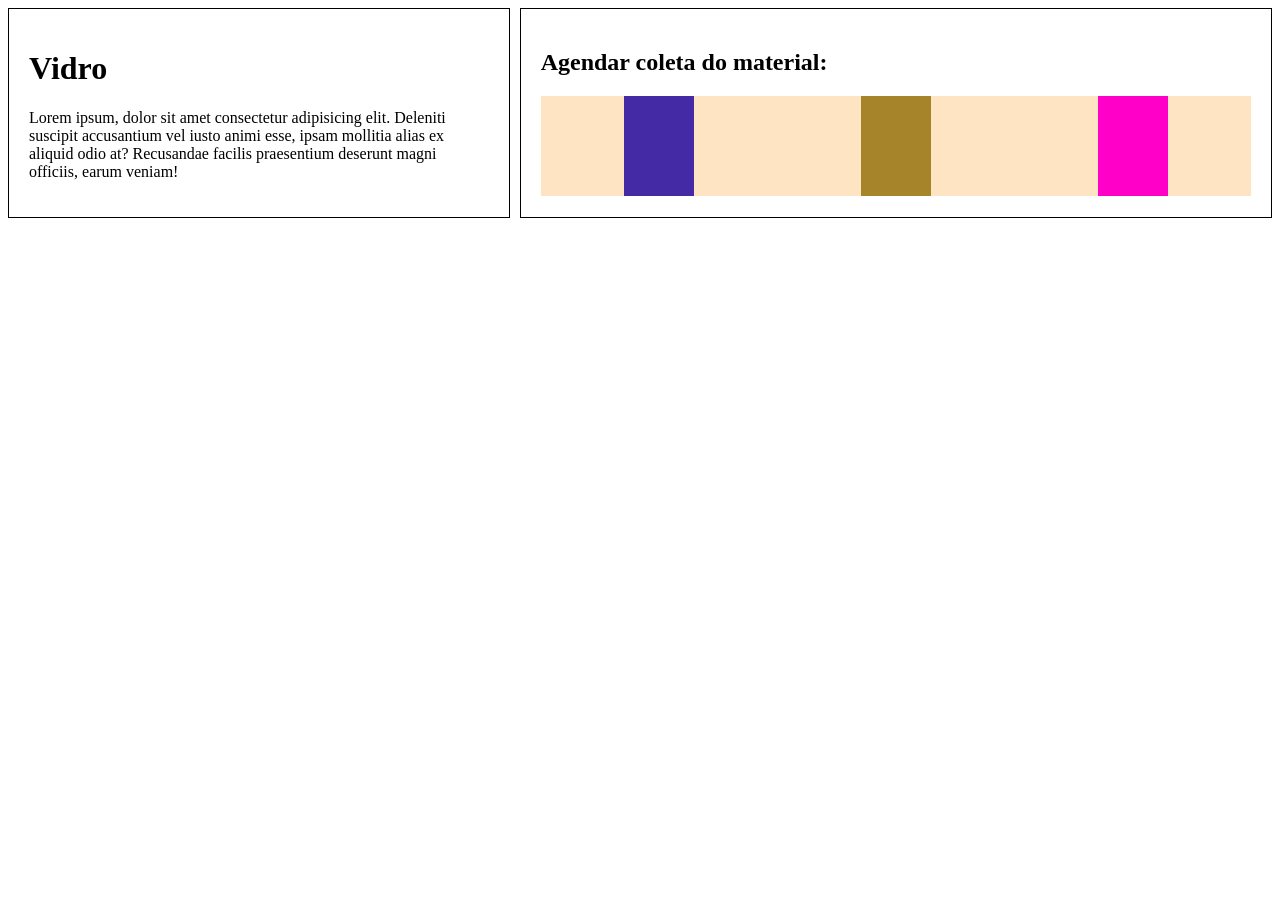
==== material/paginas-extras/metal.html @ 8f49fdca "test" ====
<!DOCTYPE html>
<html lang="pt-br">
<head>
    <meta charset="UTF-8">
    <meta name="viewport" content="width=device-width, initial-scale=1.0">
    <title>Document</title>
    <style>
        #container-iframe{
            display: flex;
            flex-direction: row;
            justify-content: space-around;
            gap: 10px;
        }
        
        #coluna1{
            width: 40%;
            padding: 20px;
            border: 1px solid black;
            box-sizing: border-box;
        }

        #coluna2{
            width: 60%;
            padding: 20px;
            border: 1px solid black;
            box-sizing: border-box;
        }


        .container-coletor{
            background-color: bisque;
            display: flex;
            flex-direction: row;
            justify-content: space-around;
        }

        .bloco-1{
            background-color: rgb(69, 42, 165);
            width: 70px;
            height: 100px;
        }
        .bloco-2{
            background-color: rgb(165, 132, 42);
            width: 70px;
            height: 100px;
        }
        .bloco-3{
            background-color: rgb(255, 0, 200);
            width: 70px;
            height: 100px;
        }

        
    </style>
</head>
<body>
    <main id="container-iframe">
        <div id="coluna1">
            <h1>Vidro</h1>
            <p>Lorem ipsum, dolor sit amet consectetur adipisicing elit. Deleniti suscipit accusantium vel iusto animi esse, ipsam mollitia alias ex aliquid odio at? Recusandae facilis praesentium deserunt magni officiis, earum veniam!</p>
        </div>
        <div id="coluna2">
            <h2>Agendar coleta do material:</h2>
            <div class="container-coletor">
                <div class="bloco-1"></div>
                <div class="bloco-2"></div>
                <div class="bloco-3"></div>
            </div>
        </div>
    </main>
</body>
</html>
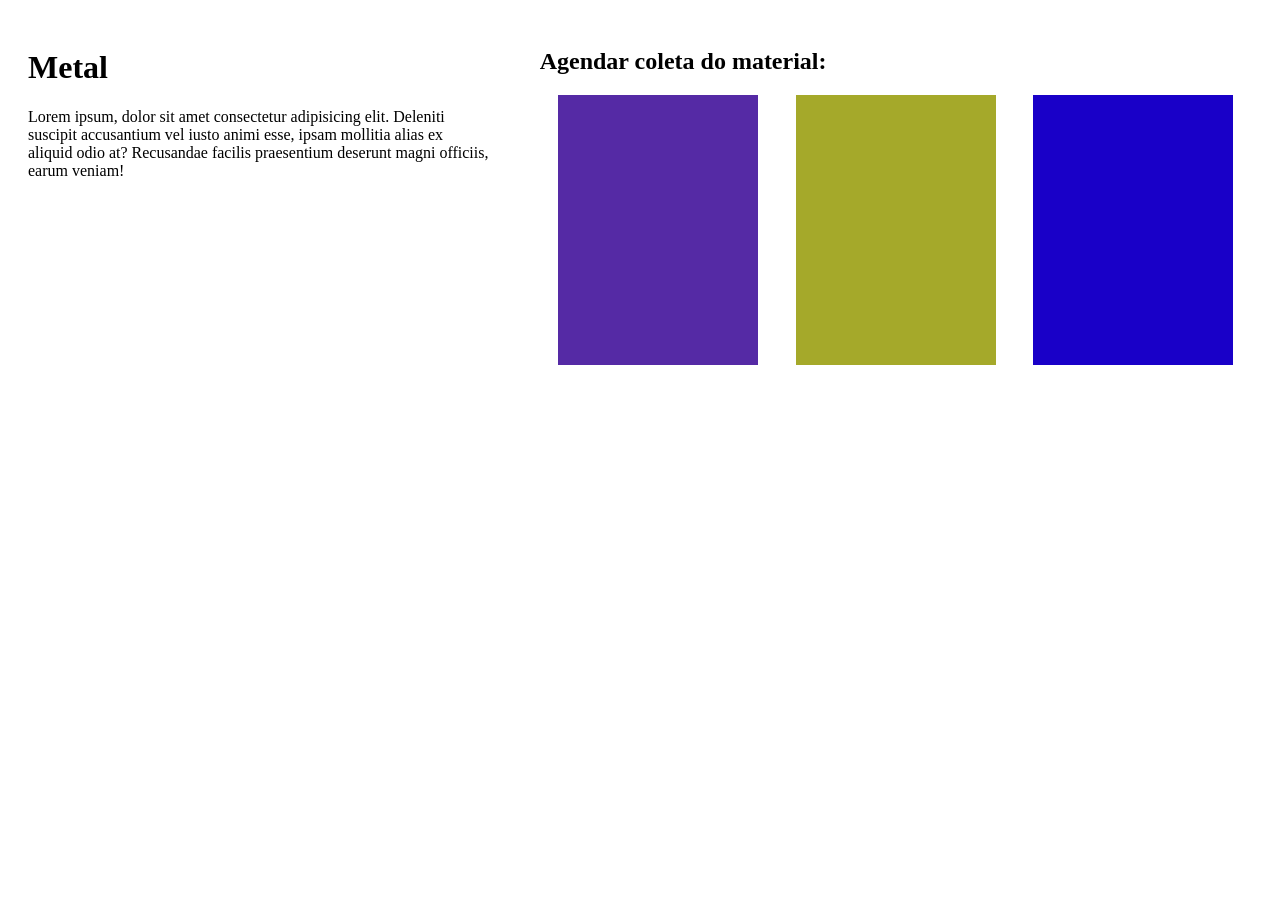
==== commit cc018e27: "teste" ====
--- a/material/paginas-extras/metal.html
+++ b/material/paginas-extras/metal.html
@@ -5,7 +5,7 @@
     <meta name="viewport" content="width=device-width, initial-scale=1.0">
     <title>Document</title>
     <style>
-        #container-iframe{
+       #container-iframe{
             display: flex;
             flex-direction: row;
             justify-content: space-around;
@@ -15,39 +15,36 @@
         #coluna1{
             width: 40%;
             padding: 20px;
-            border: 1px solid black;
             box-sizing: border-box;
         }
 
         #coluna2{
             width: 60%;
             padding: 20px;
-            border: 1px solid black;
             box-sizing: border-box;
         }
 
 
         .container-coletor{
-            background-color: bisque;
             display: flex;
             flex-direction: row;
             justify-content: space-around;
-        }
+        } 
 
         .bloco-1{
-            background-color: rgb(69, 42, 165);
-            width: 70px;
-            height: 100px;
+            background-color: rgb(85, 42, 165);
+            width: 200px;
+            height: 270px;
         }
         .bloco-2{
-            background-color: rgb(165, 132, 42);
-            width: 70px;
-            height: 100px;
+            background-color: rgb(165, 169, 42);
+            width: 200px;
+            height: 270px;
         }
         .bloco-3{
-            background-color: rgb(255, 0, 200);
-            width: 70px;
-            height: 100px;
+            background-color: rgb(25, 0, 200);
+            width: 200px;
+            height: 270px;
         }
 
         
@@ -56,7 +53,7 @@
 <body>
     <main id="container-iframe">
         <div id="coluna1">
-            <h1>Vidro</h1>
+            <h1>Metal</h1>
             <p>Lorem ipsum, dolor sit amet consectetur adipisicing elit. Deleniti suscipit accusantium vel iusto animi esse, ipsam mollitia alias ex aliquid odio at? Recusandae facilis praesentium deserunt magni officiis, earum veniam!</p>
         </div>
         <div id="coluna2">
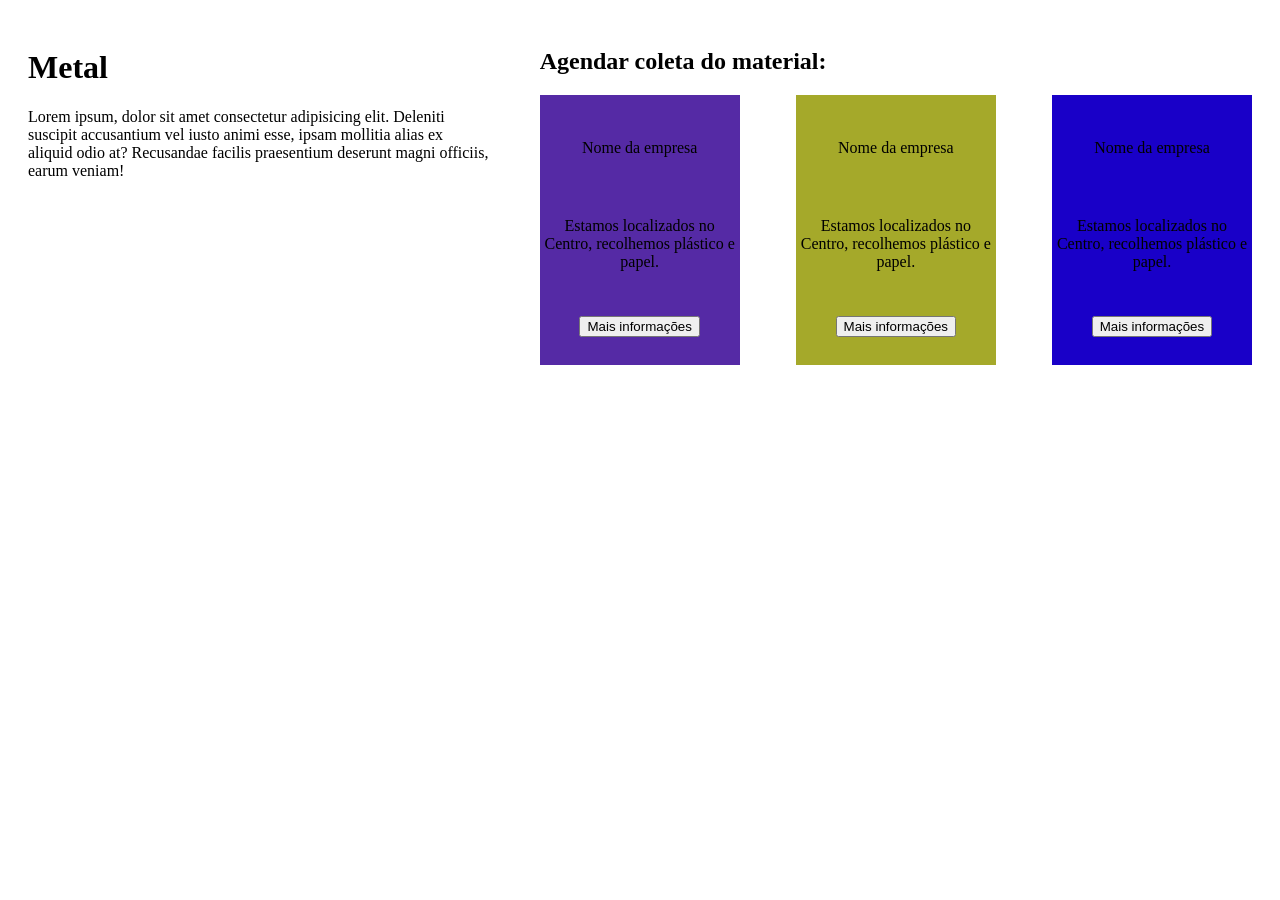
==== commit 7556b556: "test" ====
--- a/material/paginas-extras/metal.html
+++ b/material/paginas-extras/metal.html
@@ -28,8 +28,16 @@
         .container-coletor{
             display: flex;
             flex-direction: row;
-            justify-content: space-around;
+            justify-content: space-between;
         } 
+
+        .bloco-1, .bloco-2, .bloco-3{
+            display: flex;
+            flex-direction: column;
+            justify-content: space-evenly;
+            align-items: center;
+            text-align: center;
+        }
 
         .bloco-1{
             background-color: rgb(85, 42, 165);
@@ -59,9 +67,21 @@
         <div id="coluna2">
             <h2>Agendar coleta do material:</h2>
             <div class="container-coletor">
-                <div class="bloco-1"></div>
-                <div class="bloco-2"></div>
-                <div class="bloco-3"></div>
+                <div class="bloco-1">
+                    <p>Nome da empresa</p>
+                    <p>Estamos localizados no Centro, recolhemos plástico e papel.</p>
+                    <button class="button-agenda">Mais informações</button>
+                </div>
+                <div class="bloco-2">
+                    <p>Nome da empresa</p>
+                    <p>Estamos localizados no Centro, recolhemos plástico e papel.</p>
+                    <button class="button-agenda">Mais informações</button>
+                </div>
+                <div class="bloco-3">
+                    <p>Nome da empresa</p>
+                    <p>Estamos localizados no Centro, recolhemos plástico e papel.</p>
+                    <button class="button-agenda">Mais informações</button>
+                </div>
             </div>
         </div>
     </main>
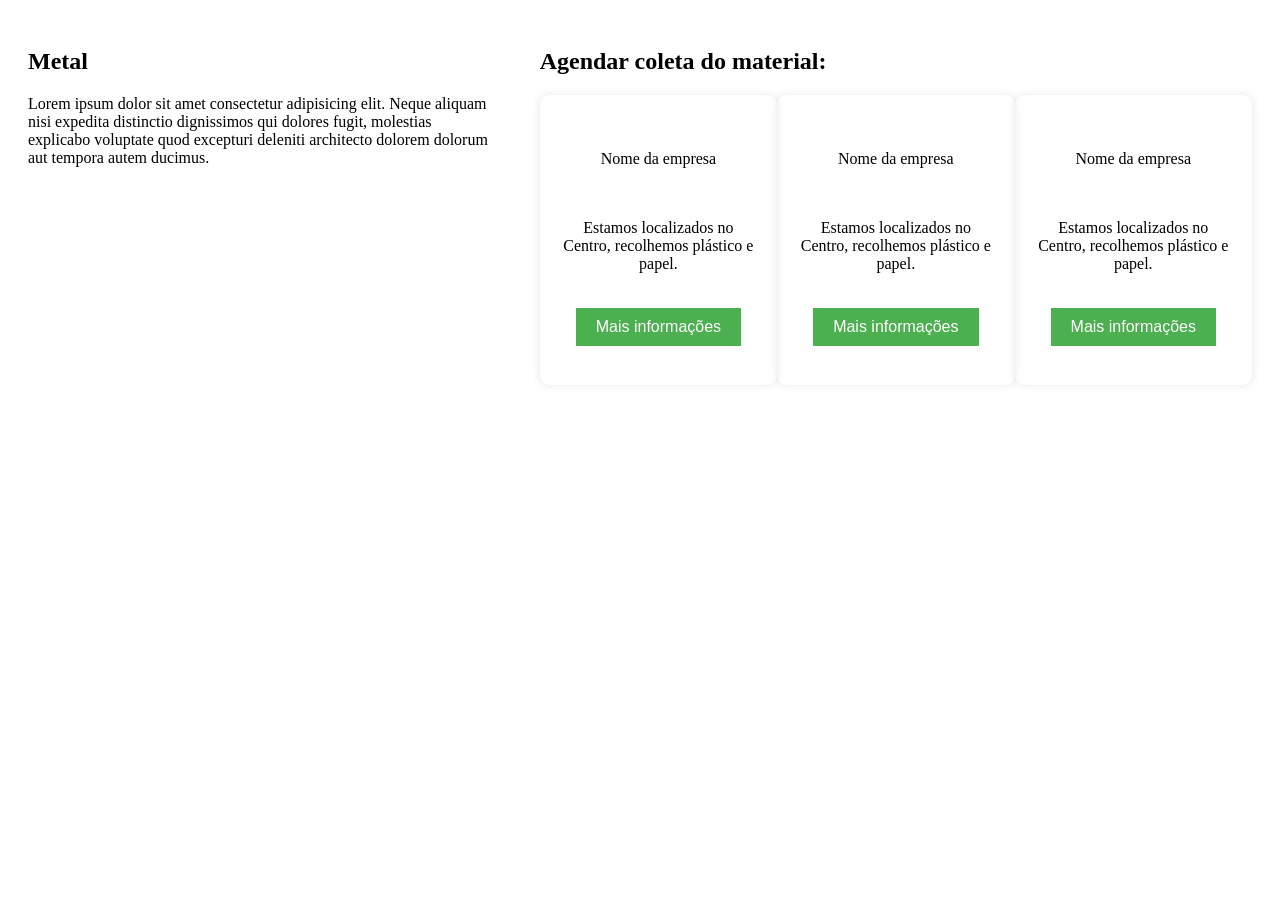
==== commit 270faaba: "test" ====
--- a/material/paginas-extras/metal.html
+++ b/material/paginas-extras/metal.html
@@ -1,89 +1,95 @@
 <!DOCTYPE html>
 <html lang="pt-br">
+
 <head>
     <meta charset="UTF-8">
     <meta name="viewport" content="width=device-width, initial-scale=1.0">
     <title>Document</title>
     <style>
-       #container-iframe{
+        #container-iframe {
             display: flex;
             flex-direction: row;
             justify-content: space-around;
             gap: 10px;
         }
-        
-        #coluna1{
+
+        #coluna1 {
             width: 40%;
             padding: 20px;
             box-sizing: border-box;
         }
 
-        #coluna2{
+        #coluna2 {
             width: 60%;
             padding: 20px;
             box-sizing: border-box;
         }
 
 
-        .container-coletor{
+        .container-coletor {
             display: flex;
             flex-direction: row;
             justify-content: space-between;
-        } 
+        }
 
-        .bloco-1, .bloco-2, .bloco-3{
+        .bloco {
             display: flex;
             flex-direction: column;
             justify-content: space-evenly;
             align-items: center;
             text-align: center;
+            height: 250px;
+            background-color: var(--bg-color);
+            padding: 20px;
+            border-radius: 10px;
+            box-shadow: 0 0 10px rgba(0, 0, 0, 0.1);
         }
 
-        .bloco-1{
-            background-color: rgb(85, 42, 165);
-            width: 200px;
-            height: 270px;
-        }
-        .bloco-2{
-            background-color: rgb(165, 169, 42);
-            width: 200px;
-            height: 270px;
-        }
-        .bloco-3{
-            background-color: rgb(25, 0, 200);
-            width: 200px;
-            height: 270px;
+        .button-agenda {
+            background-color: #4CAF50;
+            color: #fff;
+            border: none;
+            padding: 10px 20px;
+            font-size: 16px;
+            cursor: pointer;
         }
 
-        
+        .button-agenda:hover {
+            background-color: #3e8e41;
+        }
     </style>
 </head>
+
 <body>
     <main id="container-iframe">
-        <div id="coluna1">
+        <section id="coluna1">
             <h1>Metal</h1>
-            <p>Lorem ipsum, dolor sit amet consectetur adipisicing elit. Deleniti suscipit accusantium vel iusto animi esse, ipsam mollitia alias ex aliquid odio at? Recusandae facilis praesentium deserunt magni officiis, earum veniam!</p>
-        </div>
-        <div id="coluna2">
+            <p>Lorem ipsum dolor sit amet consectetur adipisicing elit. Neque aliquam nisi expedita distinctio dignissimos qui dolores fugit, molestias explicabo voluptate quod excepturi deleniti architecto dolorem dolorum aut tempora autem ducimus.</p>
+            <div class="figura"> 
+
+            </div>
+            
+        </section>
+        <section id="coluna2">
             <h2>Agendar coleta do material:</h2>
             <div class="container-coletor">
-                <div class="bloco-1">
+                <div class="bloco">
                     <p>Nome da empresa</p>
                     <p>Estamos localizados no Centro, recolhemos plástico e papel.</p>
                     <button class="button-agenda">Mais informações</button>
                 </div>
-                <div class="bloco-2">
+                <div class="bloco">
                     <p>Nome da empresa</p>
                     <p>Estamos localizados no Centro, recolhemos plástico e papel.</p>
                     <button class="button-agenda">Mais informações</button>
                 </div>
-                <div class="bloco-3">
+                <div class="bloco">
                     <p>Nome da empresa</p>
                     <p>Estamos localizados no Centro, recolhemos plástico e papel.</p>
                     <button class="button-agenda">Mais informações</button>
                 </div>
             </div>
-        </div>
+        </section>
     </main>
 </body>
 </html>
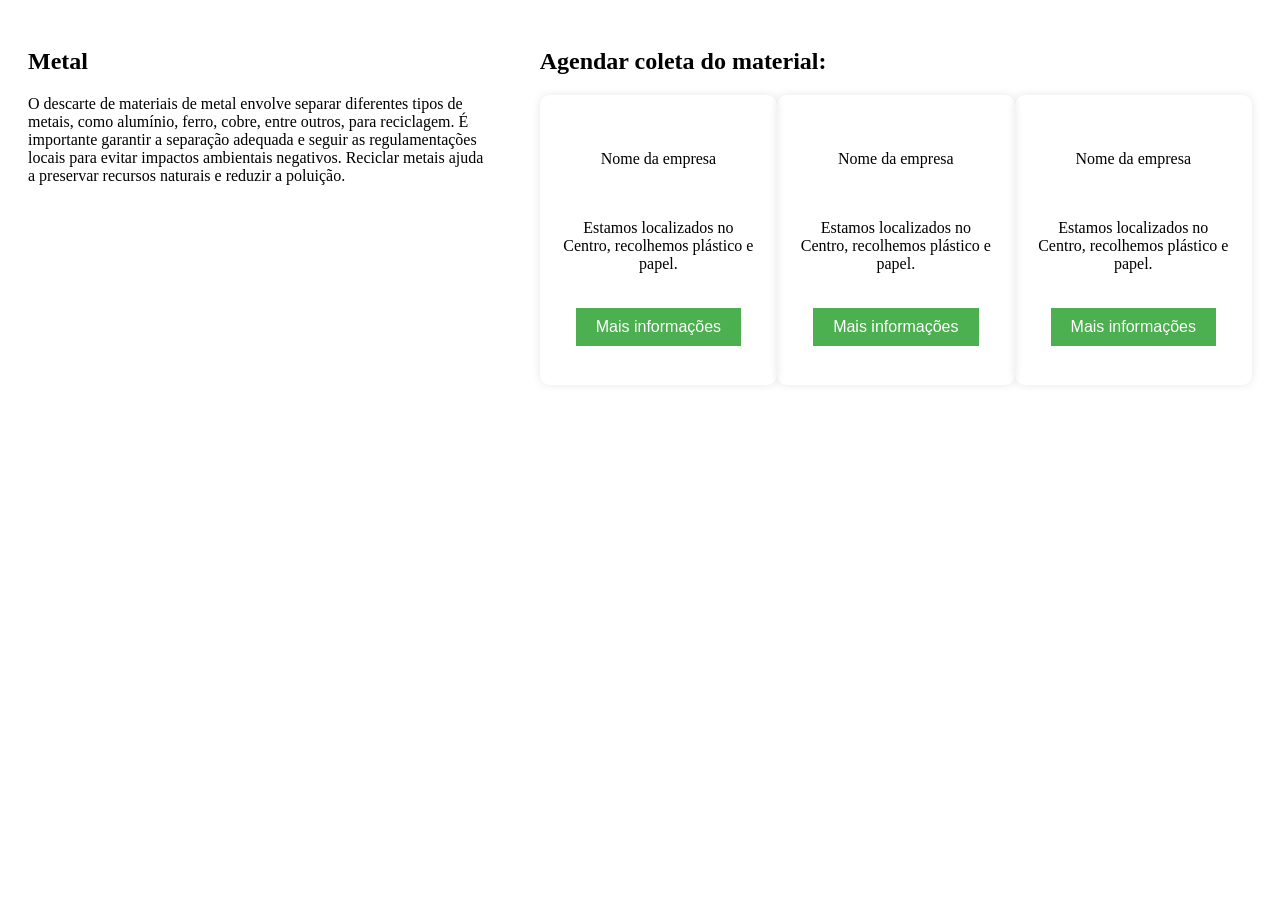
==== commit 7c8278c7: "test" ====
--- a/material/paginas-extras/metal.html
+++ b/material/paginas-extras/metal.html
@@ -4,71 +4,21 @@
 <head>
     <meta charset="UTF-8">
     <meta name="viewport" content="width=device-width, initial-scale=1.0">
-    <title>Document</title>
-    <style>
-        #container-iframe {
-            display: flex;
-            flex-direction: row;
-            justify-content: space-around;
-            gap: 10px;
-        }
-
-        #coluna1 {
-            width: 40%;
-            padding: 20px;
-            box-sizing: border-box;
-        }
-
-        #coluna2 {
-            width: 60%;
-            padding: 20px;
-            box-sizing: border-box;
-        }
-
-
-        .container-coletor {
-            display: flex;
-            flex-direction: row;
-            justify-content: space-between;
-        }
-
-        .bloco {
-            display: flex;
-            flex-direction: column;
-            justify-content: space-evenly;
-            align-items: center;
-            text-align: center;
-            height: 250px;
-            background-color: var(--bg-color);
-            padding: 20px;
-            border-radius: 10px;
-            box-shadow: 0 0 10px rgba(0, 0, 0, 0.1);
-        }
-
-        .button-agenda {
-            background-color: #4CAF50;
-            color: #fff;
-            border: none;
-            padding: 10px 20px;
-            font-size: 16px;
-            cursor: pointer;
-        }
-
-        .button-agenda:hover {
-            background-color: #3e8e41;
-        }
-    </style>
+    <link rel="stylesheet" href="style-paginasextras.css">
+    <title>Metal</title>
 </head>
 
 <body>
     <main id="container-iframe">
         <section id="coluna1">
             <h1>Metal</h1>
-            <p>Lorem ipsum dolor sit amet consectetur adipisicing elit. Neque aliquam nisi expedita distinctio dignissimos qui dolores fugit, molestias explicabo voluptate quod excepturi deleniti architecto dolorem dolorum aut tempora autem ducimus.</p>
-            <div class="figura"> 
+            <p>
+                O descarte de materiais de metal envolve separar diferentes tipos de metais, como alumínio, ferro, cobre, entre outros, para reciclagem. É importante garantir a separação adequada e seguir as regulamentações locais para evitar impactos ambientais negativos. Reciclar metais ajuda a preservar recursos naturais e reduzir a poluição.
+            </p>
+            <div class="figura">
 
             </div>
-            
+
         </section>
         <section id="coluna2">
             <h2>Agendar coleta do material:</h2>
@@ -92,4 +42,5 @@
         </section>
     </main>
 </body>
+
 </html>
--- a/material/paginas-extras/style-paginasextras.css
+++ b/material/paginas-extras/style-paginasextras.css
@@ -0,0 +1,66 @@
+#container-iframe {
+    display: flex;
+    flex-direction: row;
+    justify-content: space-around;
+    gap: 10px;
+}
+
+#coluna1 {
+    width: 40%;
+    padding: 20px;
+    box-sizing: border-box;
+}
+
+#coluna2 {
+    width: 60%;
+    padding: 20px;
+    box-sizing: border-box;
+}
+
+
+.container-coletor {
+    display: flex;
+    flex-direction: row;
+    justify-content: space-between;
+}
+
+.bloco {
+    display: flex;
+    flex-direction: column;
+    justify-content: space-evenly;
+    align-items: center;
+    text-align: center;
+    height: 250px;
+    background-color: var(--bg-color);
+    padding: 20px;
+    border-radius: 10px;
+    box-shadow: 0 0 10px rgba(0, 0, 0, 0.1);
+}
+
+.button-agenda {
+    background-color: #4CAF50;
+    color: #fff;
+    border: none;
+    padding: 10px 20px;
+    font-size: 16px;
+    cursor: pointer;
+}
+
+.button-agenda:hover {
+    background-color: #3e8e41;
+}
+
+@media (max-width: 900px) {
+    #container-iframe {
+        margin: auto;
+        display: flex;
+        flex-direction: column;
+        justify-content: space-around;
+        gap: 0px;
+    }
+
+    #coluna1, #coluna2 {
+        padding: 0px;
+        width: 100%;
+    }
+}
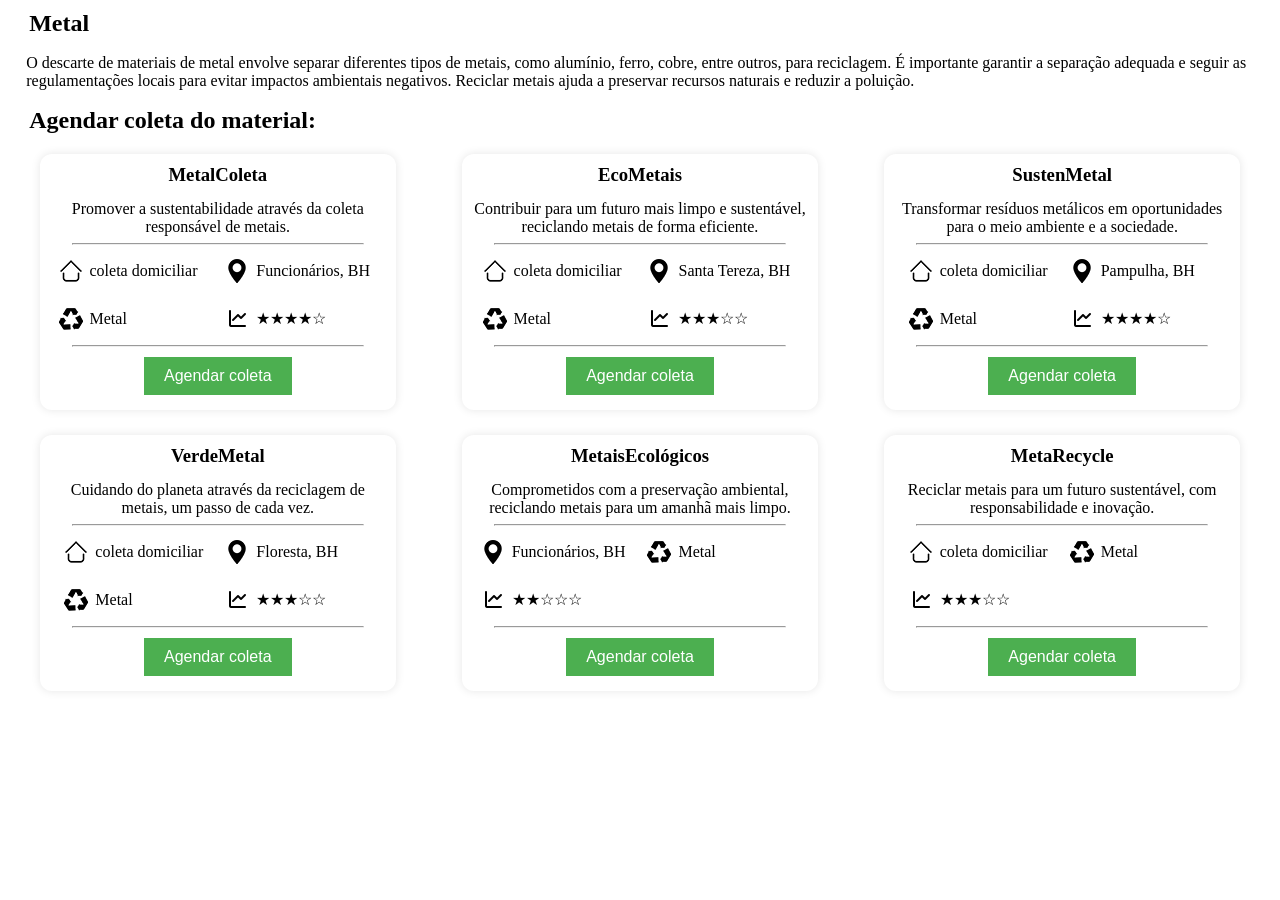
==== commit c52f49ec: "test" ====
--- a/material/paginas-extras/metal.html
+++ b/material/paginas-extras/metal.html
@@ -10,8 +10,8 @@
 
 <body>
     <main id="container-iframe">
-        <section id="coluna1">
-            <h1>Metal</h1>
+        <section class="coluna">
+            <h1 class="titulo1">Metal</h1>
             <p>
                 O descarte de materiais de metal envolve separar diferentes tipos de metais, como alumínio, ferro, cobre, entre outros, para reciclagem. É importante garantir a separação adequada e seguir as regulamentações locais para evitar impactos ambientais negativos. Reciclar metais ajuda a preservar recursos naturais e reduzir a poluição.
             </p>
@@ -20,23 +20,151 @@
             </div>
 
         </section>
-        <section id="coluna2">
-            <h2>Agendar coleta do material:</h2>
+        <section class="coluna">
+            <h2 class="titulo2">Agendar coleta do material:</h2>
             <div class="container-coletor">
-                <div class="bloco">
-                    <p>Nome da empresa</p>
-                    <p>Estamos localizados no Centro, recolhemos plástico e papel.</p>
-                    <button class="button-agenda">Mais informações</button>
+                <div class="bloco bl-conteudo">
+                    <h3>MetalColeta</h3>
+                    <p>Promover a sustentabilidade através da coleta responsável de metais.</p>
+                    <hr style="width:290px;">
+                    <div class="inform-coletor">
+                        <div class="icon-inform">
+                            <img src="./imagens/home.png" alt="#">
+                            <p>coleta domiciliar</p>
+                        </div>
+                        <div class="icon-inform">
+                            <img src="./imagens/maps.png" alt="#">
+                            <p>Funcionários, BH</p>
+                        </div>
+                        <div class="icon-inform">
+                            <img src="./imagens/recycle.png" alt="#">
+                            <p>Metal</p>
+                        </div>
+                        <div class="icon-inform">
+                            <img src="./imagens/grafico.png" alt="#">
+                            <p>★★★★☆</p>
+                        </div>
+                    </div>
+                    <hr style="width:290px;">
+                    <button class="button-agenda">Agendar coleta</button>
                 </div>
-                <div class="bloco">
-                    <p>Nome da empresa</p>
-                    <p>Estamos localizados no Centro, recolhemos plástico e papel.</p>
-                    <button class="button-agenda">Mais informações</button>
+                <div class="bloco bl-conteudo">
+                    <h3>EcoMetais</h3>
+                    <p>Contribuir para um futuro mais limpo e sustentável, reciclando metais de forma eficiente.</p>
+                    <hr style="width:290px;">
+                    <div class="inform-coletor">
+                        <div class="icon-inform">
+                            <img src="./imagens/home.png" alt="#">
+                            <p>coleta domiciliar</p>
+                        </div>
+                        <div class="icon-inform">
+                            <img src="./imagens/maps.png" alt="#">
+                            <p>Santa Tereza, BH</p>
+                        </div>
+                        <div class="icon-inform">
+                            <img src="./imagens/recycle.png" alt="#">
+                            <p>Metal</p>
+                        </div>
+                        <div class="icon-inform">
+                            <img src="./imagens/grafico.png" alt="#">
+                            <p>★★★☆☆</p>
+                        </div>
+                    </div>
+                    <hr style="width:290px;">
+                    <button class="button-agenda">Agendar coleta</button>
                 </div>
-                <div class="bloco">
-                    <p>Nome da empresa</p>
-                    <p>Estamos localizados no Centro, recolhemos plástico e papel.</p>
-                    <button class="button-agenda">Mais informações</button>
+                <div class="bloco bl-conteudo">
+                    <h3>SustenMetal</h3>
+                    <p>Transformar resíduos metálicos em oportunidades para o meio ambiente e a sociedade.</p>
+                    <hr style="width:290px;">
+                    <div class="inform-coletor">
+                        <div class="icon-inform">
+                            <img src="./imagens/home.png" alt="#">
+                            <p>coleta domiciliar</p>
+                        </div>
+                        <div class="icon-inform">
+                            <img src="./imagens/maps.png" alt="#">
+                            <p>Pampulha, BH</p>
+                        </div>
+                        <div class="icon-inform">
+                            <img src="./imagens/recycle.png" alt="#">
+                            <p>Metal</p>
+                        </div>
+                        <div class="icon-inform">
+                            <img src="./imagens/grafico.png" alt="#">
+                            <p>★★★★☆</p>
+                        </div>
+                    </div>
+                    <hr style="width:290px;">
+                    <button class="button-agenda">Agendar coleta</button>
+                </div>
+                <div class="bloco bl-conteudo">
+                    <h3>VerdeMetal</h3>
+                    <p>Cuidando do planeta através da reciclagem de metais, um passo de cada vez.</p>
+                    <hr style="width:290px;">
+                    <div class="inform-coletor">
+                        <div class="icon-inform">
+                            <img src="./imagens/home.png" alt="#">
+                            <p>coleta domiciliar</p>
+                        </div>
+                        <div class="icon-inform">
+                            <img src="./imagens/maps.png" alt="#">
+                            <p>Floresta, BH</p>
+                        </div>
+                        <div class="icon-inform">
+                            <img src="./imagens/recycle.png" alt="#">
+                            <p>Metal</p>
+                        </div>
+                        <div class="icon-inform">
+                            <img src="./imagens/grafico.png" alt="#">
+                            <p>★★★☆☆</p>
+                        </div>
+                    </div>
+                    <hr style="width:290px;">
+                    <button class="button-agenda">Agendar coleta</button>
+                </div>
+                <div class="bloco bl-conteudo">
+                    <h3>MetaisEcológicos</h3>
+                    <p>Comprometidos com a preservação ambiental, reciclando metais para um amanhã mais limpo.</p>
+                    <hr style="width:290px;">
+                    <div class="inform-coletor">
+
+                        <div class="icon-inform">
+                            <img src="./imagens/maps.png" alt="#">
+                            <p>Funcionários, BH</p>
+                        </div>
+                        <div class="icon-inform">
+                            <img src="./imagens/recycle.png" alt="#">
+                            <p>Metal</p>
+                        </div>
+                        <div class="icon-inform">
+                            <img src="./imagens/grafico.png" alt="#">
+                            <p>★★☆☆☆</p>
+                        </div>
+                    </div>
+                    <hr style="width:290px;">
+                    <button class="button-agenda">Agendar coleta</button>
+                </div>
+                <div class="bloco bl-conteudo">
+                    <h3>MetaRecycle</h3>
+                    <p>Reciclar metais para um futuro sustentável, com responsabilidade e inovação.</p>
+                    <hr style="width:290px;">
+                    <div class="inform-coletor">
+                        <div class="icon-inform">
+                            <img src="./imagens/home.png" alt="#">
+                            <p>coleta domiciliar</p>
+                        </div>
+                        <div class="icon-inform">
+                            <img src="./imagens/recycle.png" alt="#">
+                            <p>Metal</p>
+                        </div>
+                        <div class="icon-inform">
+                            <img src="./imagens/grafico.png" alt="#">
+                            <p>★★★☆☆</p>
+                        </div>
+                    </div>
+                    <hr style="width:290px;">
+                    <button class="button-agenda">Agendar coleta</button>
                 </div>
             </div>
         </section>
--- a/material/paginas-extras/style-paginasextras.css
+++ b/material/paginas-extras/style-paginasextras.css
@@ -1,46 +1,80 @@
-#container-iframe {
-    display: flex;
-    flex-direction: row;
-    justify-content: space-around;
-    gap: 10px;
+*{
+    margin: 0;
+    padding: 0;
 }
 
-#coluna1 {
-    width: 40%;
-    padding: 20px;
-    box-sizing: border-box;
+main{
+    width: 100vw;
+    height: 100vh;
+}
+#container-iframe {
+
 }
 
-#coluna2 {
-    width: 60%;
-    padding: 20px;
-    box-sizing: border-box;
+.titulo1{
+    padding: 10px;
 }
 
+.titulo2{
+    padding: 10px;
+}
+
+.coluna{
+    width: 97vw;
+    box-sizing: border-box;
+    margin: auto;
+}
 
 .container-coletor {
     display: flex;
     flex-direction: row;
-    justify-content: space-between;
+    flex-wrap: wrap;
+    justify-content: space-around;
+    gap: 25px;
+    margin-bottom: 30px;
+    padding-top: 10px;
 }
 
 .bloco {
+    height: 250px;
+    max-width: 350px;
+    background-color: var(--bg-color);
+    padding: 3px;
+    border-radius: 12px;
+    box-shadow: 0 0 10px rgba(0, 0, 0, 0.1);
+}
+
+.bl-conteudo{
     display: flex;
     flex-direction: column;
-    justify-content: space-evenly;
     align-items: center;
     text-align: center;
-    height: 250px;
-    background-color: var(--bg-color);
-    padding: 20px;
-    border-radius: 10px;
-    box-shadow: 0 0 10px rgba(0, 0, 0, 0.1);
+}
+
+.bl-conteudo > h3, p {
+    padding: 7px;
+}
+
+.inform-coletor{
+    display: grid;
+    grid-template-columns: repeat(2, minmax(0px, 1fr));
+    gap: 15px;
+    padding: 10px;
+}
+
+.icon-inform{
+    display: flex;
+    -webkit-box-pack: start;
+    justify-content: flex-start;
+    -webkit-box-align: center;
+    align-items: center;
 }
 
 .button-agenda {
     background-color: #4CAF50;
     color: #fff;
     border: none;
+    margin-top: 10px;
     padding: 10px 20px;
     font-size: 16px;
     cursor: pointer;
@@ -49,18 +83,3 @@
 .button-agenda:hover {
     background-color: #3e8e41;
 }
-
-@media (max-width: 900px) {
-    #container-iframe {
-        margin: auto;
-        display: flex;
-        flex-direction: column;
-        justify-content: space-around;
-        gap: 0px;
-    }
-
-    #coluna1, #coluna2 {
-        padding: 0px;
-        width: 100%;
-    }
-}
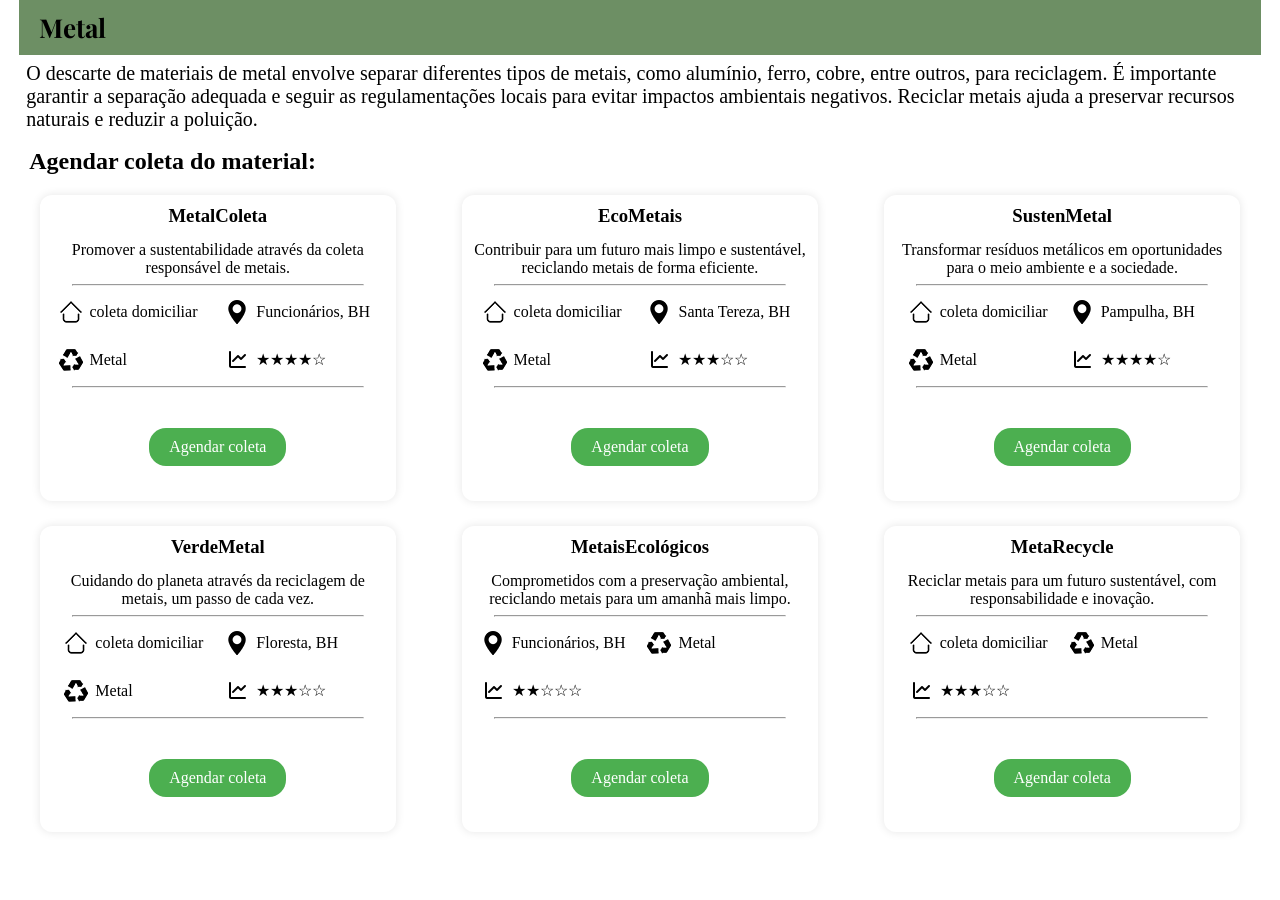
==== commit 182b9f5b: "test" ====
--- a/material/paginas-extras/metal.html
+++ b/material/paginas-extras/metal.html
@@ -12,7 +12,7 @@
     <main id="container-iframe">
         <section class="coluna">
             <h1 class="titulo1">Metal</h1>
-            <p>
+            <p class="text-comum">
                 O descarte de materiais de metal envolve separar diferentes tipos de metais, como alumínio, ferro, cobre, entre outros, para reciclagem. É importante garantir a separação adequada e seguir as regulamentações locais para evitar impactos ambientais negativos. Reciclar metais ajuda a preservar recursos naturais e reduzir a poluição.
             </p>
             <div class="figura">
--- a/material/paginas-extras/style-paginasextras.css
+++ b/material/paginas-extras/style-paginasextras.css
@@ -1,18 +1,37 @@
+@charset "UTF-8";
+
+@import url('https://fonts.googleapis.com/css2?family=Playfair+Display:ital,wght@0,400..900;1,400..900&display=swap');
+@import url('https://fonts.googleapis.com/css2?family=Inter:wght@100..900&display=swap');
+
+
+:root {
+    --cor1: #6D8F64;
+    --cor2: #62996B;
+    --cor3: #b34d4d;
+    --cor4: #7487bb;
+    --cor5: #e7e36f;
+    --cor6: #CE925A;
+
+    --fonte-destaque: "Playfair Display", serif;
+    --fonte-padrão: arial"Inter", sans-serif;
+}
+
 *{
     margin: 0;
     padding: 0;
+    font-family: var(--fonte-padrao);
 }
 
 main{
     width: 100vw;
     height: 100vh;
 }
-#container-iframe {
-
-}
 
 .titulo1{
-    padding: 10px;
+    background-color: var(--cor1);
+    padding: 10px 20px;
+    font-size: 26px;
+    font-family: var(--fonte-destaque);
 }
 
 .titulo2{
@@ -35,20 +54,38 @@
     padding-top: 10px;
 }
 
-.bloco {
-    height: 250px;
+p.text-comum{
+    font-size: 20px;
+}
+
+/* .bloco {
+    justify-content:flex-start;
+    height: 300px;
     max-width: 350px;
-    background-color: var(--bg-color);
+    background-color: #FFFFFF;
     padding: 3px;
     border-radius: 12px;
     box-shadow: 0 0 10px rgba(0, 0, 0, 0.1);
-}
+} */
 
-.bl-conteudo{
+/* .bl-conteudo{
     display: flex;
     flex-direction: column;
     align-items: center;
     text-align: center;
+} */
+
+.bloco {
+    display: flex;
+    flex-direction: column;
+    align-items: center;
+    text-align: center;
+    background-color: #FFFFFF;
+    padding: 3px;
+    border-radius: 12px;
+    box-shadow: 0 0 10px rgba(0, 0, 0, 0.1);
+    height: 300px;
+    max-width: 350px;
 }
 
 .bl-conteudo > h3, p {
@@ -64,9 +101,7 @@
 
 .icon-inform{
     display: flex;
-    -webkit-box-pack: start;
     justify-content: flex-start;
-    -webkit-box-align: center;
     align-items: center;
 }
 
@@ -74,12 +109,14 @@
     background-color: #4CAF50;
     color: #fff;
     border: none;
-    margin-top: 10px;
     padding: 10px 20px;
     font-size: 16px;
     cursor: pointer;
+    border-radius: 17px;
+    margin-top: 40px;
 }
 
 .button-agenda:hover {
     background-color: #3e8e41;
 }
+
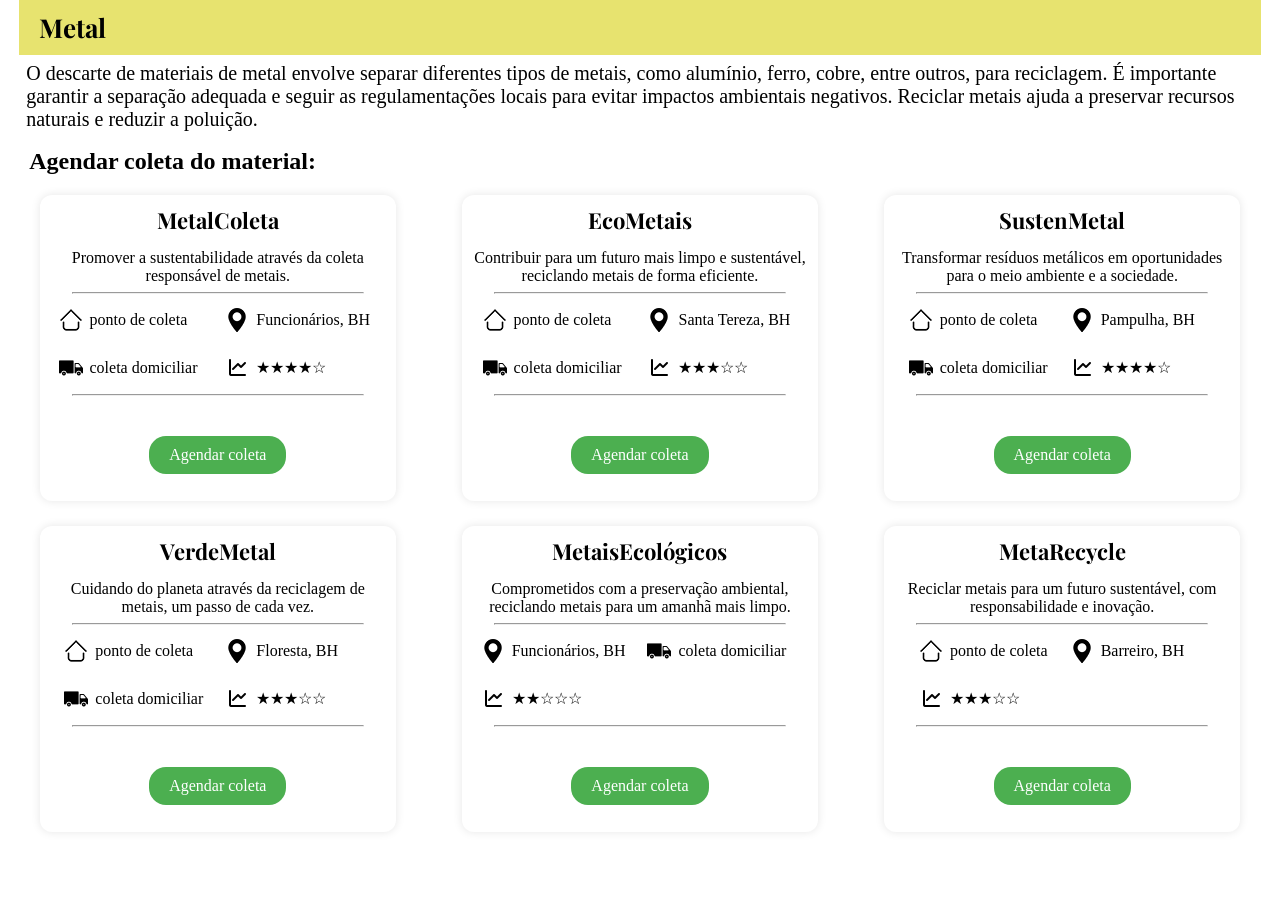
==== commit 5d4ff6a2: "test" ====
--- a/material/paginas-extras/metal.html
+++ b/material/paginas-extras/metal.html
@@ -16,9 +16,7 @@
                 O descarte de materiais de metal envolve separar diferentes tipos de metais, como alumínio, ferro, cobre, entre outros, para reciclagem. É importante garantir a separação adequada e seguir as regulamentações locais para evitar impactos ambientais negativos. Reciclar metais ajuda a preservar recursos naturais e reduzir a poluição.
             </p>
             <div class="figura">
-
             </div>
-
         </section>
         <section class="coluna">
             <h2 class="titulo2">Agendar coleta do material:</h2>
@@ -30,15 +28,15 @@
                     <div class="inform-coletor">
                         <div class="icon-inform">
                             <img src="./imagens/home.png" alt="#">
-                            <p>coleta domiciliar</p>
+                            <p>ponto de coleta</p>
                         </div>
                         <div class="icon-inform">
                             <img src="./imagens/maps.png" alt="#">
                             <p>Funcionários, BH</p>
                         </div>
                         <div class="icon-inform">
-                            <img src="./imagens/recycle.png" alt="#">
-                            <p>Metal</p>
+                            <img src="./imagens/caminhao.png" alt="#">
+                            <p>coleta domiciliar</p>
                         </div>
                         <div class="icon-inform">
                             <img src="./imagens/grafico.png" alt="#">
@@ -55,15 +53,15 @@
                     <div class="inform-coletor">
                         <div class="icon-inform">
                             <img src="./imagens/home.png" alt="#">
-                            <p>coleta domiciliar</p>
+                            <p>ponto de coleta</p>
                         </div>
                         <div class="icon-inform">
                             <img src="./imagens/maps.png" alt="#">
                             <p>Santa Tereza, BH</p>
                         </div>
                         <div class="icon-inform">
-                            <img src="./imagens/recycle.png" alt="#">
-                            <p>Metal</p>
+                            <img src="./imagens/caminhao.png" alt="#">
+                            <p>coleta domiciliar</p>
                         </div>
                         <div class="icon-inform">
                             <img src="./imagens/grafico.png" alt="#">
@@ -80,15 +78,15 @@
                     <div class="inform-coletor">
                         <div class="icon-inform">
                             <img src="./imagens/home.png" alt="#">
-                            <p>coleta domiciliar</p>
+                            <p>ponto de coleta</p>
                         </div>
                         <div class="icon-inform">
                             <img src="./imagens/maps.png" alt="#">
                             <p>Pampulha, BH</p>
                         </div>
                         <div class="icon-inform">
-                            <img src="./imagens/recycle.png" alt="#">
-                            <p>Metal</p>
+                            <img src="./imagens/caminhao.png" alt="#">
+                            <p>coleta domiciliar</p>
                         </div>
                         <div class="icon-inform">
                             <img src="./imagens/grafico.png" alt="#">
@@ -105,15 +103,15 @@
                     <div class="inform-coletor">
                         <div class="icon-inform">
                             <img src="./imagens/home.png" alt="#">
-                            <p>coleta domiciliar</p>
+                            <p>ponto de coleta</p>
                         </div>
                         <div class="icon-inform">
                             <img src="./imagens/maps.png" alt="#">
                             <p>Floresta, BH</p>
                         </div>
                         <div class="icon-inform">
-                            <img src="./imagens/recycle.png" alt="#">
-                            <p>Metal</p>
+                            <img src="./imagens/caminhao.png" alt="#">
+                            <p>coleta domiciliar</p>
                         </div>
                         <div class="icon-inform">
                             <img src="./imagens/grafico.png" alt="#">
@@ -134,8 +132,8 @@
                             <p>Funcionários, BH</p>
                         </div>
                         <div class="icon-inform">
-                            <img src="./imagens/recycle.png" alt="#">
-                            <p>Metal</p>
+                            <img src="./imagens/caminhao.png" alt="#">
+                            <p>coleta domiciliar</p>
                         </div>
                         <div class="icon-inform">
                             <img src="./imagens/grafico.png" alt="#">
@@ -152,11 +150,11 @@
                     <div class="inform-coletor">
                         <div class="icon-inform">
                             <img src="./imagens/home.png" alt="#">
-                            <p>coleta domiciliar</p>
+                            <p>ponto de coleta</p>
                         </div>
                         <div class="icon-inform">
-                            <img src="./imagens/recycle.png" alt="#">
-                            <p>Metal</p>
+                            <img src="./imagens/maps.png" alt="#">
+                            <p>Barreiro, BH</p>
                         </div>
                         <div class="icon-inform">
                             <img src="./imagens/grafico.png" alt="#">
--- a/material/paginas-extras/style-paginasextras.css
+++ b/material/paginas-extras/style-paginasextras.css
@@ -13,7 +13,7 @@
     --cor6: #CE925A;
 
     --fonte-destaque: "Playfair Display", serif;
-    --fonte-padrão: arial"Inter", sans-serif;
+    --fonte-padrao: arial"Inter", sans-serif;
 }
 
 *{
@@ -28,7 +28,7 @@
 }
 
 .titulo1{
-    background-color: var(--cor1);
+    background-color: var(--cor5);
     padding: 10px 20px;
     font-size: 26px;
     font-family: var(--fonte-destaque);
@@ -86,10 +86,17 @@
     box-shadow: 0 0 10px rgba(0, 0, 0, 0.1);
     height: 300px;
     max-width: 350px;
+    font-size: 16px;
+}
+
+.bloco > h3{
+    font-family: var(--fonte-destaque);
+    font-size: 22px;
 }
 
 .bl-conteudo > h3, p {
     padding: 7px;
+
 }
 
 .inform-coletor{
